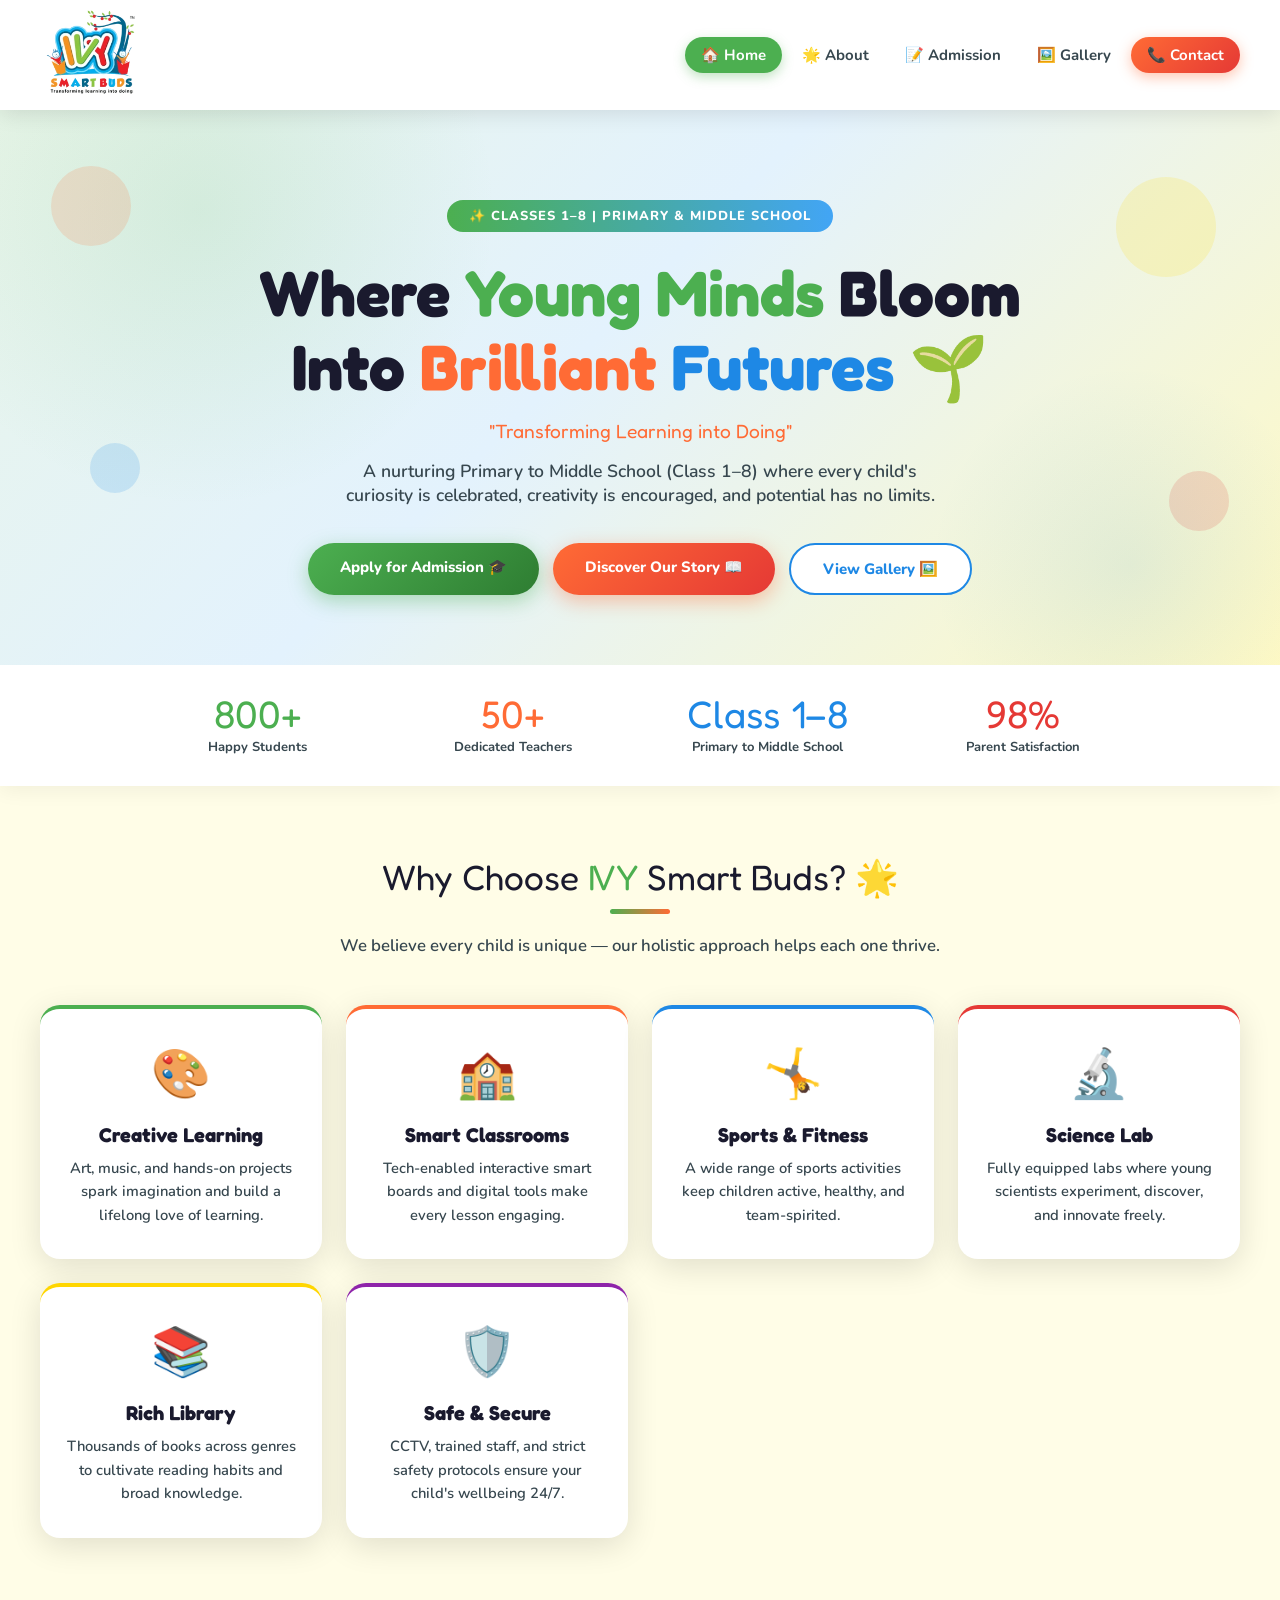
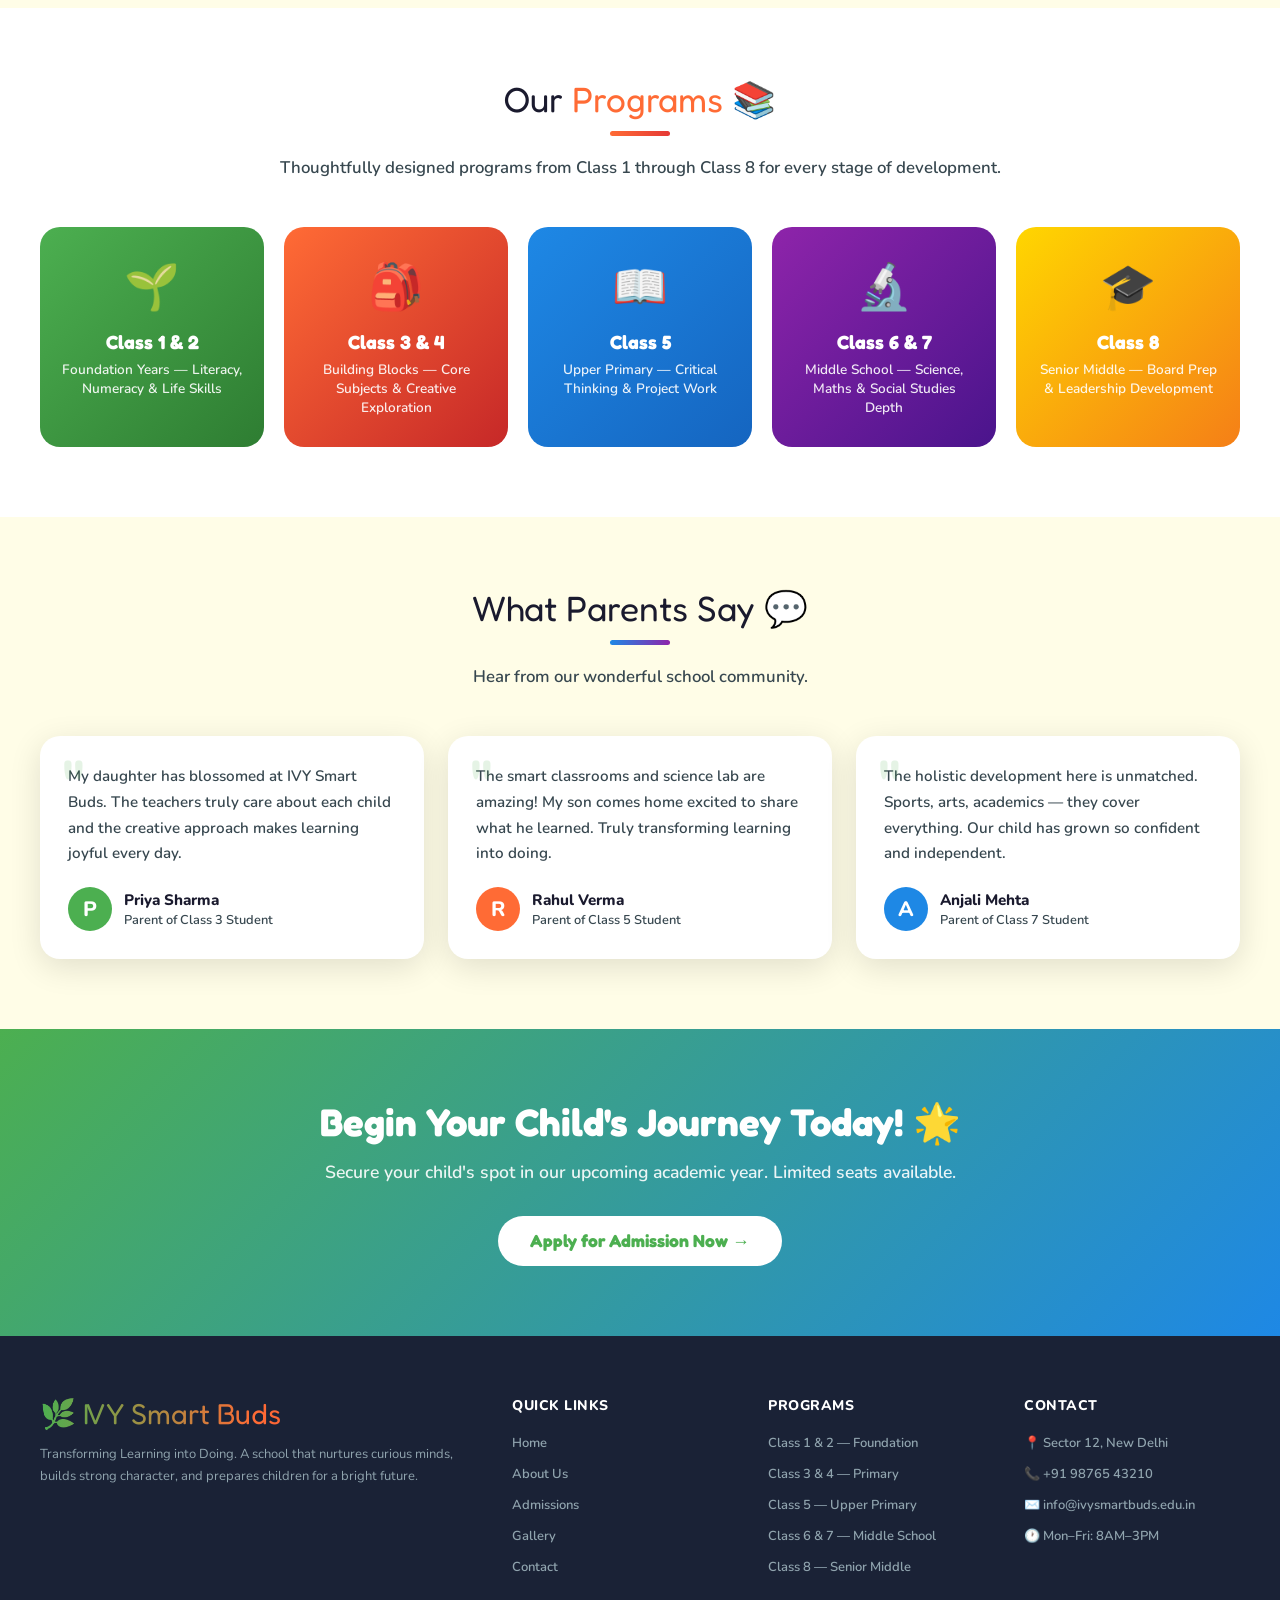
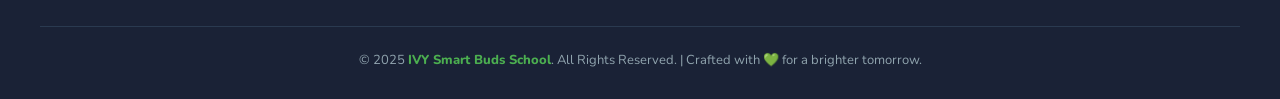
==== index.html @ 0fd90de6 "first commit" ====
<!DOCTYPE html>
<html lang="en">
<head>
  <meta charset="UTF-8" />
  <meta name="viewport" content="width=device-width, initial-scale=1.0" />
  <title>IVY Smart Buds School — Home</title>
  <link rel="stylesheet" href="css/style.css" />
</head>
<body>

<!-- ═══════════════════════════════════════════════════
     NAVBAR
════════════════════════════════════════════════════ -->
<nav>
  <div class="nav-inner">
    <a class="logo-area" href="index.html">
      <img src="images/qt=q_95.webp" alt="">
    </a>

    <!-- Desktop links -->
    <ul class="nav-links">
      <li><a href="index.html">🏠 Home</a></li>
      <li><a href="about.html">🌟 About</a></li>
      <li><a href="admission.html">📝 Admission</a></li>
      <li><a href="gallery.html">🖼️ Gallery</a></li>
      <li><a href="contact.html" class="nav-cta">📞 Contact</a></li>
    </ul>

    <!-- Hamburger button (mobile) -->
    <button class="hamburger" id="hamburger" aria-label="Toggle menu">
      <span></span><span></span><span></span>
    </button>
  </div>
</nav>

<!-- Mobile drawer -->
<div class="menu-overlay" id="menuOverlay"></div>
<div class="mobile-menu" id="mobileMenu">
  <ul>
    <li><a href="index.html">🏠 Home</a></li>
    <li><a href="about.html">🌟 About Us</a></li>
    <li><a href="admission.html">📝 Admission</a></li>
    <li><a href="gallery.html">🖼️ Gallery</a></li>
    <li><a href="contact.html">📞 Contact Us</a></li>
  </ul>
</div>

<!-- ═══════════════════════════════════════════════════
     MAIN CONTENT
════════════════════════════════════════════════════ -->
<main>

  <!-- Hero -->
  <div class="hero">
    <div class="floaty floaty-1"></div>
    <div class="floaty floaty-2"></div>
    <div class="floaty floaty-3"></div>
    <div class="floaty floaty-4"></div>
    <div class="hero-badge">✨ Classes 1–8 | Primary &amp; Middle School</div>
    <h1>
      Where <span class="c-green">Young Minds</span> Bloom<br>
      Into <span class="c-orange">Brilliant</span> <span class="c-blue">Futures</span> 🌱
    </h1>
    <p class="hero-tagline">"Transforming Learning into Doing"</p>
    <p class="hero-sub">A nurturing Primary to Middle School (Class 1–8) where every child's curiosity is celebrated, creativity is encouraged, and potential has no limits.</p>
    <div class="hero-btns">
      <a href="admission.html" class="btn btn-primary">Apply for Admission 🎓</a>
      <a href="about.html"     class="btn btn-secondary">Discover Our Story 📖</a>
      <a href="gallery.html"   class="btn btn-outline">View Gallery 🖼️</a>
    </div>
  </div>

  <!-- Stats -->
  <div class="stats-bar">
    <div class="stats-inner">
      <div class="stat-item"><div class="stat-num">800+</div><div class="stat-label">Happy Students</div></div>
      <div class="stat-item"><div class="stat-num">50+</div><div class="stat-label">Dedicated Teachers</div></div>
      <div class="stat-item"><div class="stat-num">Class 1–8</div><div class="stat-label">Primary to Middle School</div></div>
      <div class="stat-item"><div class="stat-num">98%</div><div class="stat-label">Parent Satisfaction</div></div>
    </div>
  </div>

  <!-- Why IVY -->
  <section>
    <div class="section-inner">
      <div class="section-title">Why Choose <span style="color:var(--green)">IVY</span> Smart Buds? 🌟</div>
      <div class="section-divider" style="background:linear-gradient(90deg,var(--green),var(--orange))"></div>
      <p class="section-sub">We believe every child is unique — our holistic approach helps each one thrive.</p>
      <div class="features-grid">
        <div class="feature-card">
          <span class="feature-icon">🎨</span>
          <h3>Creative Learning</h3>
          <p>Art, music, and hands-on projects spark imagination and build a lifelong love of learning.</p>
        </div>
        <div class="feature-card">
          <span class="feature-icon">🏫</span>
          <h3>Smart Classrooms</h3>
          <p>Tech-enabled interactive smart boards and digital tools make every lesson engaging.</p>
        </div>
        <div class="feature-card">
          <span class="feature-icon">🤸</span>
          <h3>Sports &amp; Fitness</h3>
          <p>A wide range of sports activities keep children active, healthy, and team-spirited.</p>
        </div>
        <div class="feature-card">
          <span class="feature-icon">🔬</span>
          <h3>Science Lab</h3>
          <p>Fully equipped labs where young scientists experiment, discover, and innovate freely.</p>
        </div>
        <div class="feature-card">
          <span class="feature-icon">📚</span>
          <h3>Rich Library</h3>
          <p>Thousands of books across genres to cultivate reading habits and broad knowledge.</p>
        </div>
        <div class="feature-card">
          <span class="feature-icon">🛡️</span>
          <h3>Safe &amp; Secure</h3>
          <p>CCTV, trained staff, and strict safety protocols ensure your child's wellbeing 24/7.</p>
        </div>
      </div>
    </div>
  </section>

  <!-- Programs -->
  <section style="background:white;">
    <div class="section-inner">
      <div class="section-title">Our <span style="color:var(--orange)">Programs</span> 📚</div>
      <div class="section-divider" style="background:linear-gradient(90deg,var(--orange),var(--red))"></div>
      <p class="section-sub">Thoughtfully designed programs from Class 1 through Class 8 for every stage of development.</p>
      <div class="programs-grid">
        <div class="program-card">
          <div class="prog-icon">🌱</div>
          <h3>Class 1 &amp; 2</h3>
          <p>Foundation Years — Literacy, Numeracy &amp; Life Skills</p>
        </div>
        <div class="program-card">
          <div class="prog-icon">🎒</div>
          <h3>Class 3 &amp; 4</h3>
          <p>Building Blocks — Core Subjects &amp; Creative Exploration</p>
        </div>
        <div class="program-card">
          <div class="prog-icon">📖</div>
          <h3>Class 5</h3>
          <p>Upper Primary — Critical Thinking &amp; Project Work</p>
        </div>
        <div class="program-card">
          <div class="prog-icon">🔬</div>
          <h3>Class 6 &amp; 7</h3>
          <p>Middle School — Science, Maths &amp; Social Studies Depth</p>
        </div>
        <div class="program-card">
          <div class="prog-icon">🎓</div>
          <h3>Class 8</h3>
          <p>Senior Middle — Board Prep &amp; Leadership Development</p>
        </div>
      </div>
    </div>
  </section>

  <!-- Testimonials -->
  <section>
    <div class="section-inner">
      <div class="section-title">What Parents Say 💬</div>
      <div class="section-divider" style="background:linear-gradient(90deg,var(--blue),var(--purple))"></div>
      <p class="section-sub">Hear from our wonderful school community.</p>
      <div class="testimonials-grid">
        <div class="testimonial-card">
          <p class="testimonial-text">My daughter has blossomed at IVY Smart Buds. The teachers truly care about each child and the creative approach makes learning joyful every day.</p>
          <div class="testimonial-author">
            <div class="author-avatar" style="background:var(--green)">P</div>
            <div class="author-info"><strong>Priya Sharma</strong><span>Parent of Class 3 Student</span></div>
          </div>
        </div>
        <div class="testimonial-card">
          <p class="testimonial-text">The smart classrooms and science lab are amazing! My son comes home excited to share what he learned. Truly transforming learning into doing.</p>
          <div class="testimonial-author">
            <div class="author-avatar" style="background:var(--orange)">R</div>
            <div class="author-info"><strong>Rahul Verma</strong><span>Parent of Class 5 Student</span></div>
          </div>
        </div>
        <div class="testimonial-card">
          <p class="testimonial-text">The holistic development here is unmatched. Sports, arts, academics — they cover everything. Our child has grown so confident and independent.</p>
          <div class="testimonial-author">
            <div class="author-avatar" style="background:var(--blue)">A</div>
            <div class="author-info"><strong>Anjali Mehta</strong><span>Parent of Class 7 Student</span></div>
          </div>
        </div>
      </div>
    </div>
  </section>

  <!-- CTA -->
  <div class="cta-banner">
    <h2>Begin Your Child's Journey Today! 🌟</h2>
    <p>Secure your child's spot in our upcoming academic year. Limited seats available.</p>
    <a href="admission.html" class="btn" style="background:white;color:var(--green);font-family:'Fredoka One',cursive;font-size:1.1rem;">Apply for Admission Now →</a>
  </div>

</main>

<!-- ═══════════════════════════════════════════════════
     FOOTER
════════════════════════════════════════════════════ -->
<footer>
  <div class="footer-inner">
    <div class="footer-grid">
      <div class="footer-brand">
        <div class="f-logo">🌿 IVY Smart Buds</div>
        <p>Transforming Learning into Doing. A school that nurtures curious minds, builds strong character, and prepares children for a bright future.</p>
      </div>
      <div class="footer-col">
        <h4>Quick Links</h4>
        <ul>
          <li><a href="index.html">Home</a></li>
          <li><a href="about.html">About Us</a></li>
          <li><a href="admission.html">Admissions</a></li>
          <li><a href="gallery.html">Gallery</a></li>
          <li><a href="contact.html">Contact</a></li>
        </ul>
      </div>
      <div class="footer-col">
        <h4>Programs</h4>
        <ul>
          <li><a href="admission.html">Class 1 &amp; 2 — Foundation</a></li>
          <li><a href="admission.html">Class 3 &amp; 4 — Primary</a></li>
          <li><a href="admission.html">Class 5 — Upper Primary</a></li>
          <li><a href="admission.html">Class 6 &amp; 7 — Middle School</a></li>
          <li><a href="admission.html">Class 8 — Senior Middle</a></li>
        </ul>
      </div>
      <div class="footer-col">
        <h4>Contact</h4>
        <ul>
          <li><a>📍 Sector 12, New Delhi</a></li>
          <li><a>📞 +91 98765 43210</a></li>
          <li><a>✉️ info@ivysmartbuds.edu.in</a></li>
          <li><a>🕐 Mon–Fri: 8AM–3PM</a></li>
        </ul>
      </div>
    </div>
    <div class="footer-bottom">
      <p>© 2025 <span>IVY Smart Buds School</span>. All Rights Reserved. | Crafted with 💚 for a brighter tomorrow.</p>
    </div>
  </div>
</footer>

<script src="js/main.js"></script>
</body>
</html>
---- css/style.css ----
/* ============================================================
   IVY SMART BUDS SCHOOL — Main Stylesheet
   Color Theme: Green | Orange | Red | Blue | Yellow
   ============================================================ */

@import url("https://fonts.googleapis.com/css2?family=Nunito:wght@400;600;700;800;900&family=Fredoka+One&display=swap");

/* ===== CSS VARIABLES ===== */
:root {
  --green: #4caf50;
  --green-dark: #2e7d32;
  --orange: #ff6b35;
  --red: #e53935;
  --blue: #1e88e5;
  --blue-light: #42a5f5;
  --yellow: #ffd600;
  --purple: #8e24aa;
  --white: #ffffff;
  --bg: #fffde7;
  --text-dark: #1a1a2e;
  --text-mid: #37474f;
  --radius: 20px;
  --shadow: 0 8px 32px rgba(0, 0, 0, 0.12);
}

/* ===== RESET ===== */
*,
*::before,
*::after {
  margin: 0;
  padding: 0;
  box-sizing: border-box;
}

html {
  scroll-behavior: smooth;
}

body {
  font-family: "Nunito", sans-serif;
  background: var(--bg);
  color: var(--text-dark);
  overflow-x: hidden;
}

/* ===== NAVBAR ===== */
nav {
  background: var(--white);
  box-shadow: 0 4px 20px rgba(0, 0, 0, 0.1);
  position: sticky;
  top: 0;
  z-index: 1000;
  padding: 0 2rem;
}

.nav-inner {
  max-width: 1200px;
  margin: 0 auto;
  display: flex;
  align-items: center;
  justify-content: space-between;
  height: 110px;
  position: relative;
}

/* Logo */
.logo-area img{
  width: 100%;
  height: 110px;

}
.logo-icon {
  width: 52px;
  height: 52px;
  background: linear-gradient(135deg, var(--green), var(--blue));
  border-radius: 50%;
  display: flex;
  align-items: center;
  justify-content: center;
  font-family: "Fredoka One", cursive;
  font-size: 22px;
  color: white;
  box-shadow: 0 4px 12px rgba(76, 175, 80, 0.4);
  flex-shrink: 0;
}
.logo-text {
  line-height: 1.1;
}
.logo-text .ivy {
  font-family: "Fredoka One", cursive;
  font-size: 22px;
  background: linear-gradient(90deg, var(--green), var(--orange), var(--red));
  -webkit-background-clip: text;
  -webkit-text-fill-color: transparent;
  background-clip: text;
}
.logo-text .smart {
  font-size: 11px;
  font-weight: 800;
  color: var(--blue);
  letter-spacing: 1px;
  text-transform: uppercase;
}

/* Desktop nav links */
.nav-links {
  display: flex;
  gap: 4px;
  list-style: none;
}
.nav-links a {
  text-decoration: none;
  font-weight: 700;
  font-size: 15px;
  color: var(--text-mid);
  padding: 8px 16px;
  border-radius: 50px;
  transition: all 0.3s;
  white-space: nowrap;
}
.nav-links a:hover,
.nav-links a.active {
  background: var(--green);
  color: white;
  transform: translateY(-2px);
  box-shadow: 0 4px 12px rgba(76, 175, 80, 0.35);
}
.nav-cta {
  background: linear-gradient(135deg, var(--orange), var(--red)) !important;
  color: white !important;
  box-shadow: 0 4px 14px rgba(255, 107, 53, 0.4) !important;
}
.nav-cta:hover {
  transform: translateY(-2px) scale(1.04) !important;
}

/* Hamburger button */
.hamburger {
  display: none;
  flex-direction: column;
  justify-content: center;
  align-items: center;
  gap: 5px;
  width: 44px;
  height: 44px;
  border-radius: 12px;
  background: #f1f8f1;
  border: none;
  cursor: pointer;
  transition: background 0.3s;
  z-index: 1100;
  flex-shrink: 0;
}
.hamburger:hover {
  background: #e0f2e0;
}
.hamburger span {
  display: block;
  width: 22px;
  height: 2.5px;
  background: var(--green-dark);
  border-radius: 4px;
  transition: all 0.35s cubic-bezier(0.4, 0, 0.2, 1);
  transform-origin: center;
}

/* Hamburger → X animation */
.hamburger.open span:nth-child(1) {
  transform: translateY(7.5px) rotate(45deg);
}
.hamburger.open span:nth-child(2) {
  opacity: 0;
  transform: scaleX(0);
}
.hamburger.open span:nth-child(3) {
  transform: translateY(-7.5px) rotate(-45deg);
}

/* Mobile menu drawer */
.mobile-menu {
  display: none;
  position: fixed;
  top: 72px;
  left: 0;
  right: 0;
  background: white;
  z-index: 999;
  box-shadow: 0 8px 32px rgba(0, 0, 0, 0.14);
  transform: translateY(-10px);
  opacity: 0;
  pointer-events: none;
  transition: all 0.35s cubic-bezier(0.4, 0, 0.2, 1);
  border-radius: 0 0 24px 24px;
  padding: 12px 20px 20px;
}
.mobile-menu.open {
  transform: translateY(0);
  opacity: 1;
  pointer-events: all;
}
.mobile-menu ul {
  list-style: none;
}
.mobile-menu ul li {
  border-bottom: 1px solid #f0f0f0;
}
.mobile-menu ul li:last-child {
  border-bottom: none;
}
.mobile-menu ul li a {
  display: flex;
  align-items: center;
  gap: 10px;
  padding: 14px 12px;
  text-decoration: none;
  font-weight: 700;
  font-size: 16px;
  color: var(--text-dark);
  border-radius: 12px;
  transition: all 0.2s;
}
.mobile-menu ul li a:hover,
.mobile-menu ul li a.active {
  background: #f1f8f1;
  color: var(--green);
  padding-left: 20px;
}
.mobile-menu ul li:last-child a {
  margin-top: 8px;
  background: linear-gradient(135deg, var(--orange), var(--red));
  color: white;
  border-radius: 50px;
  justify-content: center;
}

/* Overlay behind mobile menu */
.menu-overlay {
  display: none;
  position: fixed;
  inset: 0;
  background: rgba(0, 0, 0, 0.25);
  z-index: 998;
}
.menu-overlay.open {
  display: block;
}

/* ===== PAGE FADE ANIMATION ===== */
main {
  animation: pageFadeIn 0.45s ease;
}
@keyframes pageFadeIn {
  from {
    opacity: 0;
    transform: translateY(12px);
  }
  to {
    opacity: 1;
    transform: translateY(0);
  }
}

/* ===== UTILITY ===== */
.section-inner {
  max-width: 1200px;
  margin: 0 auto;
}
section {
  padding: 70px 2rem;
}

.section-title {
  font-family: "Fredoka One", cursive;
  font-size: 2.2rem;
  text-align: center;
  margin-bottom: 10px;
}
.section-sub {
  text-align: center;
  color: var(--text-mid);
  font-size: 1.05rem;
  font-weight: 600;
  margin-bottom: 48px;
}
.section-divider {
  width: 60px;
  height: 5px;
  border-radius: 10px;
  margin: 10px auto 20px;
}

/* ===== BUTTONS ===== */
.btn {
  padding: 14px 32px;
  border-radius: 50px;
  font-family: "Nunito", sans-serif;
  font-weight: 800;
  font-size: 15px;
  cursor: pointer;
  border: none;
  transition: all 0.3s;
  text-decoration: none;
  display: inline-block;
}
.btn-primary {
  background: linear-gradient(135deg, var(--green), var(--green-dark));
  color: white;
  box-shadow: 0 6px 20px rgba(76, 175, 80, 0.4);
}
.btn-primary:hover {
  transform: translateY(-3px);
  box-shadow: 0 10px 28px rgba(76, 175, 80, 0.5);
}
.btn-secondary {
  background: linear-gradient(135deg, var(--orange), var(--red));
  color: white;
  box-shadow: 0 6px 20px rgba(255, 107, 53, 0.4);
}
.btn-secondary:hover {
  transform: translateY(-3px);
}
.btn-outline {
  background: white;
  color: var(--blue);
  border: 2.5px solid var(--blue);
}
.btn-outline:hover {
  background: var(--blue);
  color: white;
  transform: translateY(-3px);
}

/* ===== HERO (HOME) ===== */
.hero {
  background: linear-gradient(135deg, #e8f5e9 0%, #e3f2fd 45%, #fff9c4 100%);
  padding: 90px 2rem 70px;
  text-align: center;
  position: relative;
  overflow: hidden;
}
.hero::before {
  content: "";
  position: absolute;
  width: 600px;
  height: 600px;
  border-radius: 50%;
  background: radial-gradient(circle, rgba(76, 175, 80, 0.12), transparent 70%);
  top: -200px;
  left: -100px;
}
.hero::after {
  content: "";
  position: absolute;
  width: 400px;
  height: 400px;
  border-radius: 50%;
  background: radial-gradient(circle, rgba(30, 136, 229, 0.1), transparent 70%);
  bottom: -100px;
  right: -50px;
}
.hero-badge {
  display: inline-block;
  background: linear-gradient(90deg, var(--green), var(--blue-light));
  color: white;
  padding: 7px 22px;
  border-radius: 50px;
  font-size: 13px;
  font-weight: 800;
  letter-spacing: 1px;
  margin-bottom: 24px;
  text-transform: uppercase;
  position: relative;
  z-index: 1;
}
.hero h1 {
  font-family: "Fredoka One", cursive;
  font-size: clamp(2.2rem, 5vw, 4.2rem);
  line-height: 1.15;
  margin-bottom: 16px;
  position: relative;
  z-index: 1;
}
.hero h1 .c-green {
  color: var(--green);
}
.hero h1 .c-orange {
  color: var(--orange);
}
.hero h1 .c-blue {
  color: var(--blue);
}
.hero h1 .c-red {
  color: var(--red);
}
.hero-tagline {
  font-family: "Fredoka One", cursive;
  font-size: 1.2rem;
  color: var(--orange);
  margin-bottom: 16px;
  position: relative;
  z-index: 1;
}
.hero-sub {
  font-size: 1.1rem;
  color: var(--text-mid);
  max-width: 600px;
  margin: 0 auto 36px;
  font-weight: 600;
  position: relative;
  z-index: 1;
}
.hero-btns {
  display: flex;
  gap: 14px;
  justify-content: center;
  flex-wrap: wrap;
  position: relative;
  z-index: 1;
}

/* Floating circles */
.floaty {
  position: absolute;
  border-radius: 50%;
  opacity: 0.16;
  animation: float 6s ease-in-out infinite;
}
.floaty-1 {
  width: 80px;
  height: 80px;
  background: var(--orange);
  top: 10%;
  left: 4%;
}
.floaty-2 {
  width: 50px;
  height: 50px;
  background: var(--blue);
  top: 60%;
  left: 7%;
  animation-delay: 1s;
}
.floaty-3 {
  width: 100px;
  height: 100px;
  background: var(--yellow);
  top: 12%;
  right: 5%;
  animation-delay: 2s;
}
.floaty-4 {
  width: 60px;
  height: 60px;
  background: var(--red);
  top: 65%;
  right: 4%;
  animation-delay: 0.5s;
}
@keyframes float {
  0%,
  100% {
    transform: translateY(0);
  }
  50% {
    transform: translateY(-18px);
  }
}

/* ===== STATS BAR ===== */
.stats-bar {
  background: white;
  padding: 30px 2rem;
  box-shadow: 0 4px 20px rgba(0, 0, 0, 0.06);
}
.stats-inner {
  max-width: 1000px;
  margin: 0 auto;
  display: grid;
  grid-template-columns: repeat(4, 1fr);
  gap: 20px;
  text-align: center;
}
.stat-num {
  font-family: "Fredoka One", cursive;
  font-size: 2.4rem;
  line-height: 1;
}
.stat-label {
  font-size: 13px;
  font-weight: 700;
  color: var(--text-mid);
  margin-top: 4px;
}
.stat-item:nth-child(1) .stat-num {
  color: var(--green);
}
.stat-item:nth-child(2) .stat-num {
  color: var(--orange);
}
.stat-item:nth-child(3) .stat-num {
  color: var(--blue);
}
.stat-item:nth-child(4) .stat-num {
  color: var(--red);
}

/* ===== FEATURE CARDS ===== */
.features-grid {
  display: grid;
  grid-template-columns: repeat(auto-fit, minmax(240px, 1fr));
  gap: 24px;
}
.feature-card {
  background: white;
  border-radius: var(--radius);
  padding: 32px 24px;
  text-align: center;
  box-shadow: var(--shadow);
  transition:
    transform 0.3s,
    box-shadow 0.3s;
  border-top: 4px solid transparent;
}
.feature-card:hover {
  transform: translateY(-8px);
  box-shadow: 0 16px 40px rgba(0, 0, 0, 0.14);
}
.feature-card:nth-child(1) {
  border-top-color: var(--green);
}
.feature-card:nth-child(2) {
  border-top-color: var(--orange);
}
.feature-card:nth-child(3) {
  border-top-color: var(--blue);
}
.feature-card:nth-child(4) {
  border-top-color: var(--red);
}
.feature-card:nth-child(5) {
  border-top-color: var(--yellow);
}
.feature-card:nth-child(6) {
  border-top-color: var(--purple);
}
.feature-icon {
  font-size: 3rem;
  margin-bottom: 16px;
  display: block;
}
.feature-card h3 {
  font-family: "Fredoka One", cursive;
  font-size: 1.25rem;
  margin-bottom: 10px;
}
.feature-card p {
  font-size: 0.92rem;
  color: var(--text-mid);
  line-height: 1.6;
  font-weight: 600;
}

/* ===== PROGRAMS ===== */
.programs-grid {
  display: grid;
  grid-template-columns: repeat(auto-fit, minmax(200px, 1fr));
  gap: 20px;
}
.program-card {
  border-radius: var(--radius);
  padding: 30px 20px;
  text-align: center;
  color: white;
  cursor: default;
  transition: transform 0.3s;
}
.program-card:hover {
  transform: scale(1.05);
}
.program-card:nth-child(1) {
  background: linear-gradient(135deg, #4caf50, #2e7d32);
}
.program-card:nth-child(2) {
  background: linear-gradient(135deg, #ff6b35, #c62828);
}
.program-card:nth-child(3) {
  background: linear-gradient(135deg, #1e88e5, #1565c0);
}
.program-card:nth-child(4) {
  background: linear-gradient(135deg, #8e24aa, #4a148c);
}
.program-card:nth-child(5) {
  background: linear-gradient(135deg, #ffd600, #f57f17);
}
.prog-icon {
  font-size: 2.8rem;
  margin-bottom: 12px;
}
.program-card h3 {
  font-family: "Fredoka One", cursive;
  font-size: 1.2rem;
}
.program-card p {
  font-size: 0.85rem;
  opacity: 0.9;
  margin-top: 6px;
  font-weight: 600;
}

/* ===== TESTIMONIALS ===== */
.testimonials-grid {
  display: grid;
  grid-template-columns: repeat(auto-fit, minmax(280px, 1fr));
  gap: 24px;
}
.testimonial-card {
  background: white;
  border-radius: var(--radius);
  padding: 28px;
  box-shadow: var(--shadow);
  position: relative;
}
.testimonial-card::before {
  content: '"';
  font-family: "Fredoka One", cursive;
  font-size: 5rem;
  color: var(--green);
  opacity: 0.14;
  position: absolute;
  top: 10px;
  left: 20px;
  line-height: 1;
}
.testimonial-text {
  font-size: 0.95rem;
  color: var(--text-mid);
  line-height: 1.7;
  font-weight: 600;
  margin-bottom: 20px;
}
.testimonial-author {
  display: flex;
  align-items: center;
  gap: 12px;
}
.author-avatar {
  width: 44px;
  height: 44px;
  border-radius: 50%;
  display: flex;
  align-items: center;
  justify-content: center;
  font-size: 1.3rem;
  font-weight: 800;
  color: white;
}
.author-info strong {
  font-weight: 800;
  font-size: 0.95rem;
}
.author-info span {
  font-size: 0.8rem;
  color: var(--text-mid);
  display: block;
  font-weight: 600;
}

/* ===== CTA BANNER ===== */
.cta-banner {
  background: linear-gradient(135deg, var(--green), var(--blue));
  color: white;
  text-align: center;
  padding: 70px 2rem;
}
.cta-banner h2 {
  font-family: "Fredoka One", cursive;
  font-size: 2.4rem;
  margin-bottom: 14px;
}
.cta-banner p {
  font-size: 1.1rem;
  opacity: 0.9;
  font-weight: 600;
  margin-bottom: 32px;
}

/* ===== PAGE HERO VARIANTS ===== */
.page-hero {
  padding: 70px 2rem 50px;
  text-align: center;
}
.page-hero h1 {
  font-family: "Fredoka One", cursive;
  font-size: clamp(2rem, 5vw, 3rem);
  margin-bottom: 12px;
}
.page-hero p {
  color: var(--text-mid);
  font-weight: 600;
  max-width: 600px;
  margin: 0 auto;
}

.hero-green {
  background: linear-gradient(135deg, #e8f5e9, #e3f2fd);
}
.hero-yellow {
  background: linear-gradient(135deg, #fff9c4, #fff3e0);
}
.hero-blue {
  background: linear-gradient(135deg, #e3f2fd, #f3e5f5);
}
.hero-pink {
  background: linear-gradient(135deg, #fce4ec, #e8f5e9);
}

/* ===== ABOUT PAGE ===== */
.about-mission {
  display: grid;
  grid-template-columns: 1fr 1fr;
  gap: 40px;
  align-items: center;
  max-width: 1100px;
  margin: 0 auto;
  padding: 60px 2rem;
}
.mission-visual {
  background: linear-gradient(135deg, var(--green), var(--blue));
  border-radius: var(--radius);
  padding: 50px 40px;
  text-align: center;
  color: white;
}
.mission-visual .big-icon {
  font-size: 5rem;
  margin-bottom: 16px;
}
.mission-visual h3 {
  font-family: "Fredoka One", cursive;
  font-size: 1.8rem;
  margin-bottom: 10px;
}
.mission-visual p {
  opacity: 0.92;
  font-weight: 600;
  line-height: 1.7;
}
.mission-text h2 {
  font-family: "Fredoka One", cursive;
  font-size: 2rem;
  color: var(--orange);
  margin-bottom: 16px;
}
.mission-text p {
  color: var(--text-mid);
  line-height: 1.8;
  font-weight: 600;
  margin-bottom: 14px;
}

.values-section {
  background: white;
  padding: 60px 2rem;
}
.values-grid {
  display: grid;
  grid-template-columns: repeat(auto-fit, minmax(180px, 1fr));
  gap: 20px;
  max-width: 1100px;
  margin: 0 auto;
}
.value-card {
  text-align: center;
  padding: 28px 20px;
  border-radius: var(--radius);
  transition: transform 0.3s;
}
.value-card:hover {
  transform: translateY(-6px);
}
.value-card:nth-child(1) {
  background: #e8f5e9;
}
.value-card:nth-child(2) {
  background: #fff3e0;
}
.value-card:nth-child(3) {
  background: #e3f2fd;
}
.value-card:nth-child(4) {
  background: #fce4ec;
}
.value-card:nth-child(5) {
  background: #f3e5f5;
}
.value-card .v-icon {
  font-size: 2.5rem;
  margin-bottom: 12px;
}
.value-card h3 {
  font-family: "Fredoka One", cursive;
  font-size: 1.1rem;
  margin-bottom: 8px;
}
.value-card p {
  font-size: 0.88rem;
  color: var(--text-mid);
  font-weight: 600;
}

.team-section {
  padding: 60px 2rem;
}
.team-grid {
  display: grid;
  grid-template-columns: repeat(auto-fit, minmax(200px, 1fr));
  gap: 24px;
  max-width: 1100px;
  margin: 0 auto;
}
.team-card {
  background: white;
  border-radius: var(--radius);
  padding: 28px 20px;
  text-align: center;
  box-shadow: var(--shadow);
  transition: transform 0.3s;
}
.team-card:hover {
  transform: translateY(-6px);
}
.team-avatar {
  width: 80px;
  height: 80px;
  border-radius: 50%;
  margin: 0 auto 16px;
  display: flex;
  align-items: center;
  justify-content: center;
  font-size: 2rem;
  color: white;
}
.team-card h3 {
  font-family: "Fredoka One", cursive;
  font-size: 1.1rem;
}
.team-card .role {
  font-size: 0.85rem;
  color: var(--text-mid);
  font-weight: 700;
  margin-top: 4px;
}

/* ===== ADMISSION PAGE ===== */
.steps-row {
  display: grid;
  grid-template-columns: repeat(auto-fit, minmax(200px, 1fr));
  gap: 20px;
  margin-bottom: 50px;
}
.step-card {
  background: white;
  border-radius: var(--radius);
  padding: 28px 20px;
  text-align: center;
  box-shadow: var(--shadow);
}
.step-num {
  width: 46px;
  height: 46px;
  border-radius: 50%;
  display: flex;
  align-items: center;
  justify-content: center;
  font-family: "Fredoka One", cursive;
  font-size: 1.3rem;
  color: white;
  margin: 0 auto 14px;
}
.step-card:nth-child(1) .step-num {
  background: var(--green);
}
.step-card:nth-child(2) .step-num {
  background: var(--orange);
}
.step-card:nth-child(3) .step-num {
  background: var(--blue);
}
.step-card:nth-child(4) .step-num {
  background: var(--red);
}
.step-card h3 {
  font-family: "Fredoka One", cursive;
  font-size: 1.05rem;
  margin-bottom: 8px;
}
.step-card p {
  font-size: 0.88rem;
  color: var(--text-mid);
  font-weight: 600;
}

/* Form styles */
.admission-form-wrap {
  background: white;
  border-radius: var(--radius);
  box-shadow: var(--shadow);
  padding: 48px;
  margin-bottom: 60px;
}
.form-title {
  font-family: "Fredoka One", cursive;
  font-size: 1.8rem;
  color: var(--green);
  margin-bottom: 28px;
}
.form-grid {
  display: grid;
  grid-template-columns: 1fr 1fr;
  gap: 20px;
}
.form-group {
  display: flex;
  flex-direction: column;
  gap: 6px;
}
.form-group.full {
  grid-column: 1 / -1;
}
.form-group label {
  font-weight: 800;
  font-size: 12px;
  color: var(--text-dark);
  text-transform: uppercase;
  letter-spacing: 0.6px;
}
.form-group input,
.form-group select,
.form-group textarea {
  padding: 12px 16px;
  border: 2.5px solid #e0e0e0;
  border-radius: 12px;
  font-family: "Nunito", sans-serif;
  font-size: 14px;
  font-weight: 600;
  color: var(--text-dark);
  transition:
    border-color 0.3s,
    background 0.2s;
  outline: none;
  background: #fafafa;
}
.form-group input:focus,
.form-group select:focus,
.form-group textarea:focus {
  border-color: var(--green);
  background: white;
}
.form-group textarea {
  resize: vertical;
  min-height: 100px;
}
.submit-btn {
  margin-top: 28px;
  width: 100%;
  padding: 16px;
  background: linear-gradient(135deg, var(--green), var(--green-dark));
  color: white;
  border: none;
  border-radius: 50px;
  font-family: "Fredoka One", cursive;
  font-size: 1.2rem;
  cursor: pointer;
  box-shadow: 0 6px 20px rgba(76, 175, 80, 0.4);
  transition:
    transform 0.3s,
    box-shadow 0.3s;
  letter-spacing: 0.5px;
}
.submit-btn:hover {
  transform: translateY(-3px);
  box-shadow: 0 10px 28px rgba(76, 175, 80, 0.5);
}

/* Fee table */
.fee-table h2 {
  font-family: "Fredoka One", cursive;
  font-size: 1.8rem;
  color: var(--blue);
  margin-bottom: 24px;
}
table {
  width: 100%;
  border-collapse: collapse;
  background: white;
  border-radius: var(--radius);
  overflow: hidden;
  box-shadow: var(--shadow);
}
thead {
  background: linear-gradient(135deg, var(--blue), var(--blue-light));
  color: white;
}
thead th {
  padding: 16px 20px;
  text-align: left;
  font-size: 14px;
  font-weight: 800;
  letter-spacing: 0.5px;
}
tbody td {
  padding: 14px 20px;
  font-size: 14px;
  font-weight: 600;
  border-bottom: 1px solid #f0f0f0;
}
tbody tr:nth-child(even) {
  background: #f8f9ff;
}
tbody tr:hover {
  background: #e3f2fd;
  transition: background 0.2s;
}
.badge {
  display: inline-block;
  padding: 4px 12px;
  border-radius: 50px;
  font-size: 12px;
  font-weight: 800;
}
.badge-green {
  background: #e8f5e9;
  color: var(--green-dark);
}
.badge-orange {
  background: #fff3e0;
  color: #e65100;
}
.badge-blue {
  background: #e3f2fd;
  color: #1565c0;
}

/* ===== GALLERY PAGE ===== */
.gallery-filters {
  display: flex;
  gap: 10px;
  justify-content: center;
  flex-wrap: wrap;
  margin-bottom: 36px;
}
.filter-btn {
  padding: 9px 22px;
  border-radius: 50px;
  font-weight: 800;
  font-size: 13px;
  cursor: pointer;
  border: 2.5px solid #e0e0e0;
  background: white;
  color: var(--text-mid);
  transition: all 0.3s;
  font-family: "Nunito", sans-serif;
}
.filter-btn:hover,
.filter-btn.active {
  background: var(--blue);
  border-color: var(--blue);
  color: white;
  transform: translateY(-2px);
  box-shadow: 0 4px 14px rgba(30, 136, 229, 0.3);
}
.gallery-grid {
  display: grid;
  grid-template-columns: repeat(auto-fill, minmax(260px, 1fr));
  gap: 20px;
  max-width: 1200px;
  margin: 0 auto;
}
.gallery-item {
  border-radius: var(--radius);
  overflow: hidden;
  box-shadow: var(--shadow);
  position: relative;
  cursor: pointer;
  transition:
    transform 0.3s,
    box-shadow 0.3s;
  aspect-ratio: 4/3;
}
.gallery-item:hover {
  transform: scale(1.03);
  box-shadow: 0 16px 40px rgba(0, 0, 0, 0.18);
}
.gallery-item.wide {
  grid-column: span 2;
}
.gallery-thumb {
  width: 100%;
  height: 100%;
  display: flex;
  align-items: center;
  justify-content: center;
  flex-direction: column;
  gap: 10px;
  color: white;
  font-size: 3rem;
}
.gallery-thumb span {
  font-family: "Fredoka One", cursive;
  font-size: 1.1rem;
  text-align: center;
  opacity: 0.92;
  padding: 0 12px;
}
.gallery-overlay {
  position: absolute;
  inset: 0;
  background: rgba(0, 0, 0, 0.42);
  display: flex;
  align-items: flex-end;
  padding: 16px;
  opacity: 0;
  transition: opacity 0.3s;
}
.gallery-item:hover .gallery-overlay {
  opacity: 1;
}
.gallery-caption {
  color: white;
  font-weight: 800;
  font-size: 14px;
}

/* ===== CONTACT PAGE ===== */
.contact-content {
  max-width: 1100px;
  margin: 0 auto;
  padding: 60px 2rem;
  display: grid;
  grid-template-columns: 1fr 1.4fr;
  gap: 40px;
}
.contact-info h2 {
  font-family: "Fredoka One", cursive;
  font-size: 1.7rem;
  color: var(--green);
  margin-bottom: 24px;
}
.contact-card {
  background: white;
  border-radius: var(--radius);
  padding: 20px;
  box-shadow: var(--shadow);
  margin-bottom: 16px;
  display: flex;
  gap: 16px;
  align-items: flex-start;
}
.contact-card-icon {
  width: 44px;
  height: 44px;
  min-width: 44px;
  border-radius: 12px;
  display: flex;
  align-items: center;
  justify-content: center;
  font-size: 1.3rem;
}
.contact-card h4 {
  font-weight: 800;
  font-size: 14px;
  margin-bottom: 4px;
}
.contact-card p {
  font-size: 13px;
  color: var(--text-mid);
  font-weight: 600;
  line-height: 1.6;
}
.social-row {
  display: flex;
  gap: 10px;
  margin-top: 20px;
  flex-wrap: wrap;
}
.social-btn {
  width: 44px;
  height: 44px;
  border-radius: 12px;
  display: flex;
  align-items: center;
  justify-content: center;
  font-size: 1.3rem;
  text-decoration: none;
  cursor: pointer;
  transition: transform 0.3s;
  font-weight: 900;
  font-family: serif;
}
.social-btn:hover {
  transform: translateY(-4px) scale(1.12);
}
.map-box {
  border-radius: var(--radius);
  background: linear-gradient(135deg, #e3f2fd, #e8f5e9);
  height: 180px;
  display: flex;
  align-items: center;
  justify-content: center;
  margin-top: 20px;
  box-shadow: var(--shadow);
  flex-direction: column;
  gap: 8px;
  color: var(--text-mid);
  font-weight: 700;
}
.contact-form-box {
  background: white;
  border-radius: var(--radius);
  padding: 40px;
  box-shadow: var(--shadow);
}
.contact-form-box h2 {
  font-family: "Fredoka One", cursive;
  font-size: 1.7rem;
  color: var(--orange);
  margin-bottom: 24px;
}
.contact-form-inner {
  display: flex;
  flex-direction: column;
  gap: 16px;
}

/* ===== FOOTER ===== */
footer {
  background: #1a2236;
  color: #90a4ae;
  padding: 60px 2rem 30px;
}
.footer-inner {
  max-width: 1200px;
  margin: 0 auto;
}
.footer-grid {
  display: grid;
  grid-template-columns: 2fr 1fr 1fr 1fr;
  gap: 40px;
  margin-bottom: 40px;
}
.footer-brand .f-logo {
  font-family: "Fredoka One", cursive;
  font-size: 1.8rem;
  background: linear-gradient(90deg, var(--green), var(--orange), var(--red));
  -webkit-background-clip: text;
  -webkit-text-fill-color: transparent;
  background-clip: text;
  margin-bottom: 12px;
}
.footer-brand p {
  font-size: 13px;
  line-height: 1.7;
}
.footer-col h4 {
  color: white;
  font-weight: 800;
  margin-bottom: 16px;
  font-size: 14px;
  text-transform: uppercase;
  letter-spacing: 0.5px;
}
.footer-col ul {
  list-style: none;
}
.footer-col ul li {
  margin-bottom: 9px;
}
.footer-col ul li a {
  color: #90a4ae;
  text-decoration: none;
  font-size: 13px;
  font-weight: 600;
  transition: color 0.3s;
}
.footer-col ul li a:hover {
  color: var(--green);
}
.footer-bottom {
  border-top: 1px solid #2a3a50;
  padding-top: 24px;
  text-align: center;
  font-size: 13px;
}
.footer-bottom span {
  color: var(--green);
  font-weight: 800;
}

/* ===== SUCCESS TOAST ===== */
.toast {
  position: fixed;
  bottom: 30px;
  right: 30px;
  background: var(--green-dark);
  color: white;
  padding: 16px 24px;
  border-radius: 16px;
  font-weight: 700;
  font-size: 15px;
  box-shadow: 0 8px 24px rgba(0, 0, 0, 0.25);
  z-index: 9999;
  transform: translateY(80px);
  opacity: 0;
  transition: all 0.4s cubic-bezier(0.4, 0, 0.2, 1);
}
.toast.show {
  transform: translateY(0);
  opacity: 1;
}

/* ===== RESPONSIVE ===== */
@media (max-width: 900px) {
  .nav-links {
    display: none;
  }
  .hamburger {
    display: flex;
  }
  .mobile-menu {
    display: block;
  }
  .footer-grid {
    grid-template-columns: 1fr 1fr;
    gap: 28px;
  }
  .about-mission {
    grid-template-columns: 1fr;
    padding: 40px 2rem;
  }
  .contact-content {
    grid-template-columns: 1fr;
    padding: 40px 2rem;
  }
}

@media (max-width: 600px) {
  .stats-inner {
    grid-template-columns: 1fr 1fr;
  }
  .footer-grid {
    grid-template-columns: 1fr;
  }
  .form-grid {
    grid-template-columns: 1fr;
  }
  .admission-form-wrap {
    padding: 24px 18px;
  }
  .gallery-item.wide {
    grid-column: span 1;
  }
  .hero-btns {
    flex-direction: column;
    align-items: center;
  }
  .btn {
    width: 100%;
    max-width: 300px;
    text-align: center;
  }
  .cta-banner h2 {
    font-size: 1.8rem;
  }
}
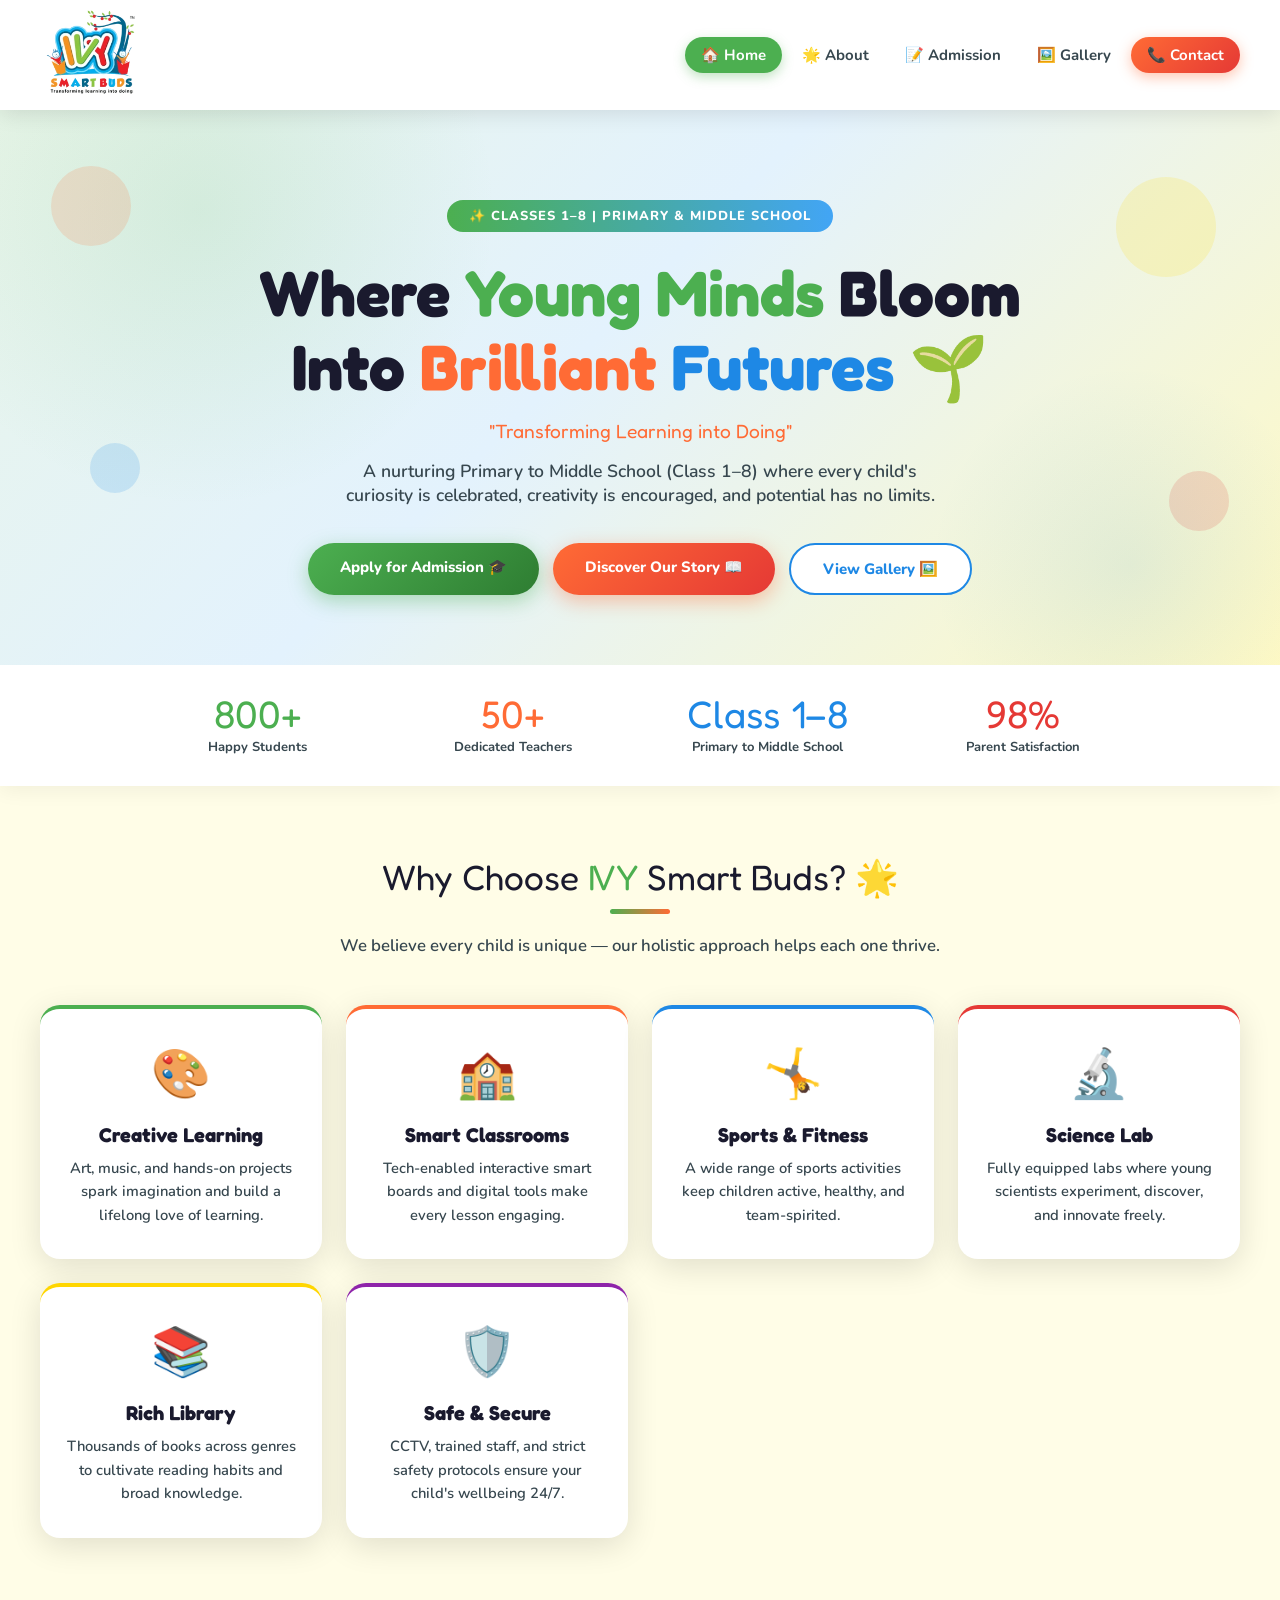
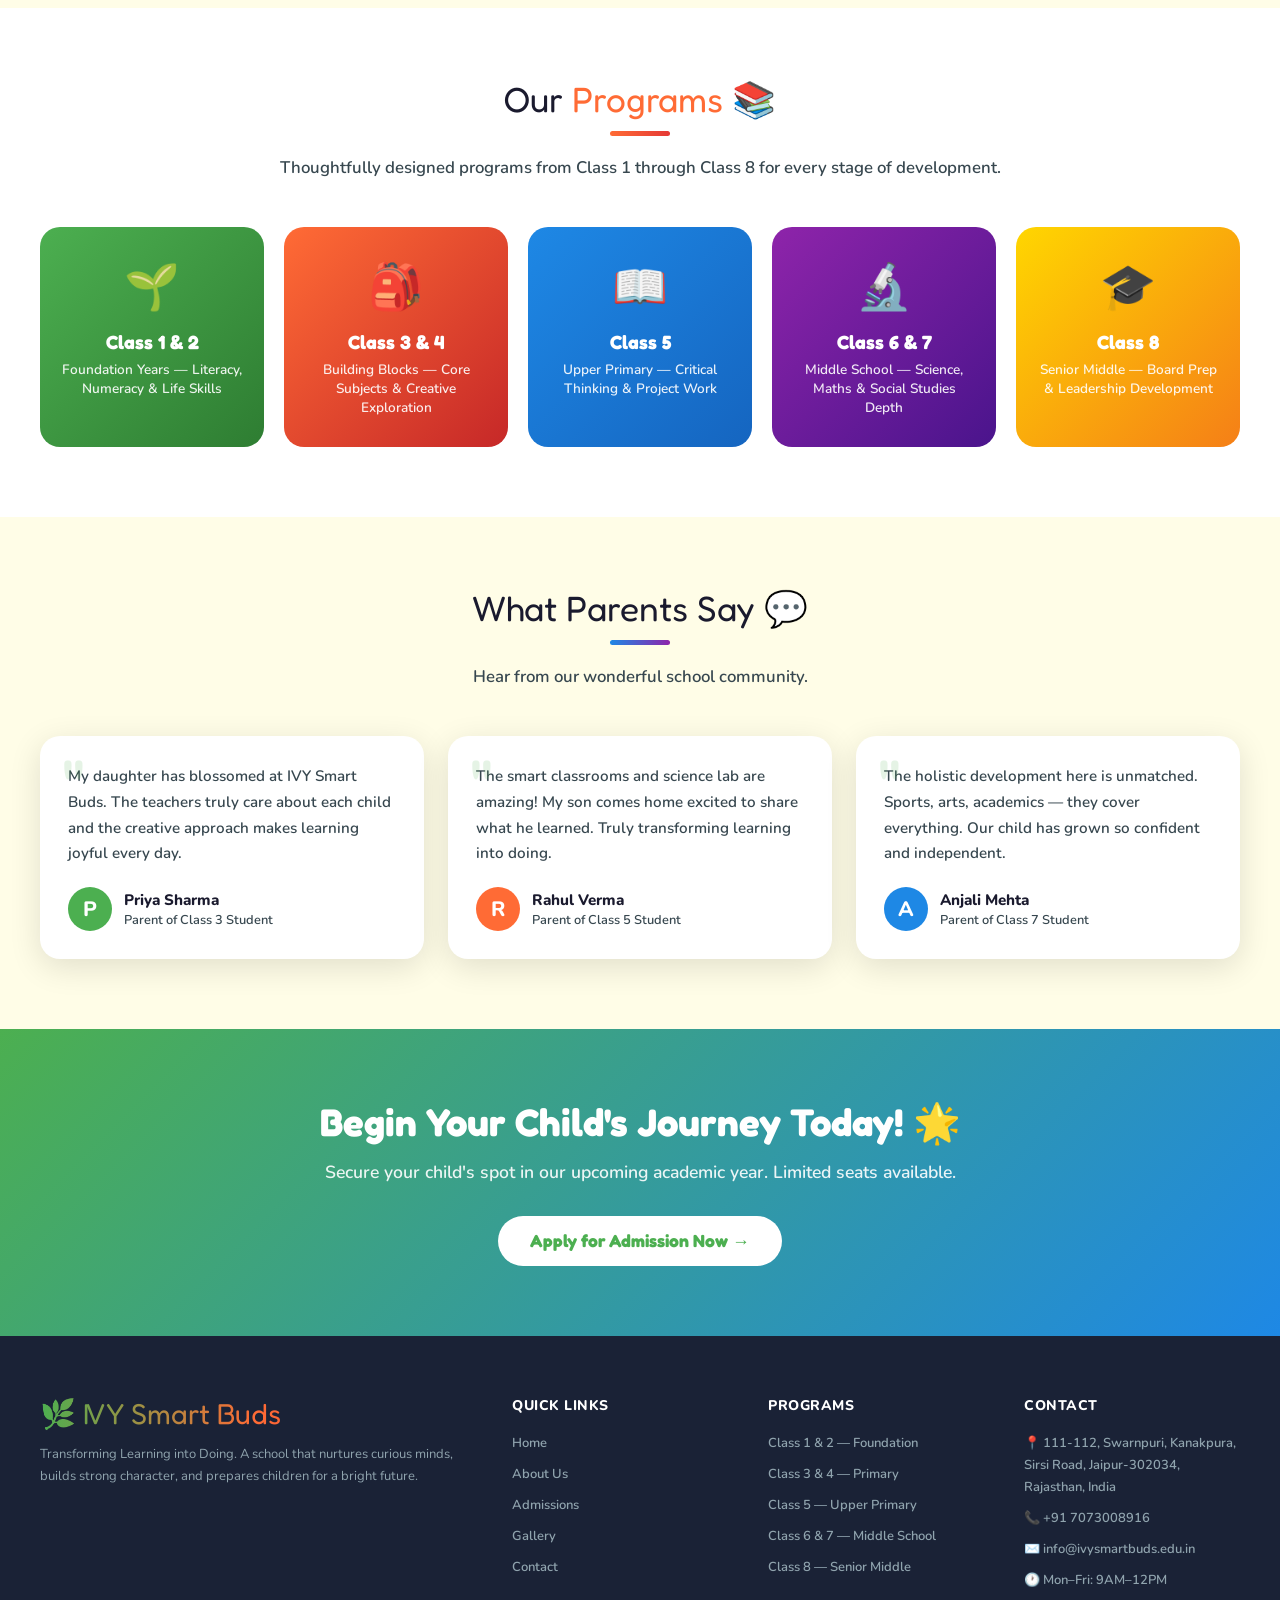
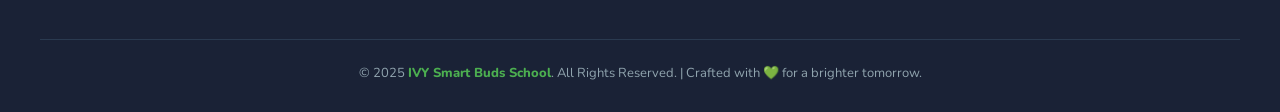
==== commit cd9e41d5: "New Address Updated" ====
--- a/index.html
+++ b/index.html
@@ -231,10 +231,10 @@
       <div class="footer-col">
         <h4>Contact</h4>
         <ul>
-          <li><a>📍 Sector 12, New Delhi</a></li>
-          <li><a>📞 +91 98765 43210</a></li>
+          <li><a>📍 111-112, Swarnpuri, Kanakpura, Sirsi Road, Jaipur-302034, Rajasthan, India</a></li>
+          <li><a>📞 +91 7073008916</a></li>
           <li><a>✉️ info@ivysmartbuds.edu.in</a></li>
-          <li><a>🕐 Mon–Fri: 8AM–3PM</a></li>
+          <li><a>🕐 Mon–Fri: 9AM–12PM</a></li>
         </ul>
       </div>
     </div>
--- a/css/style.css
+++ b/css/style.css
@@ -180,7 +180,7 @@
 .mobile-menu {
   display: none;
   position: fixed;
-  top: 72px;
+  top: 100px;
   left: 0;
   right: 0;
   background: white;
